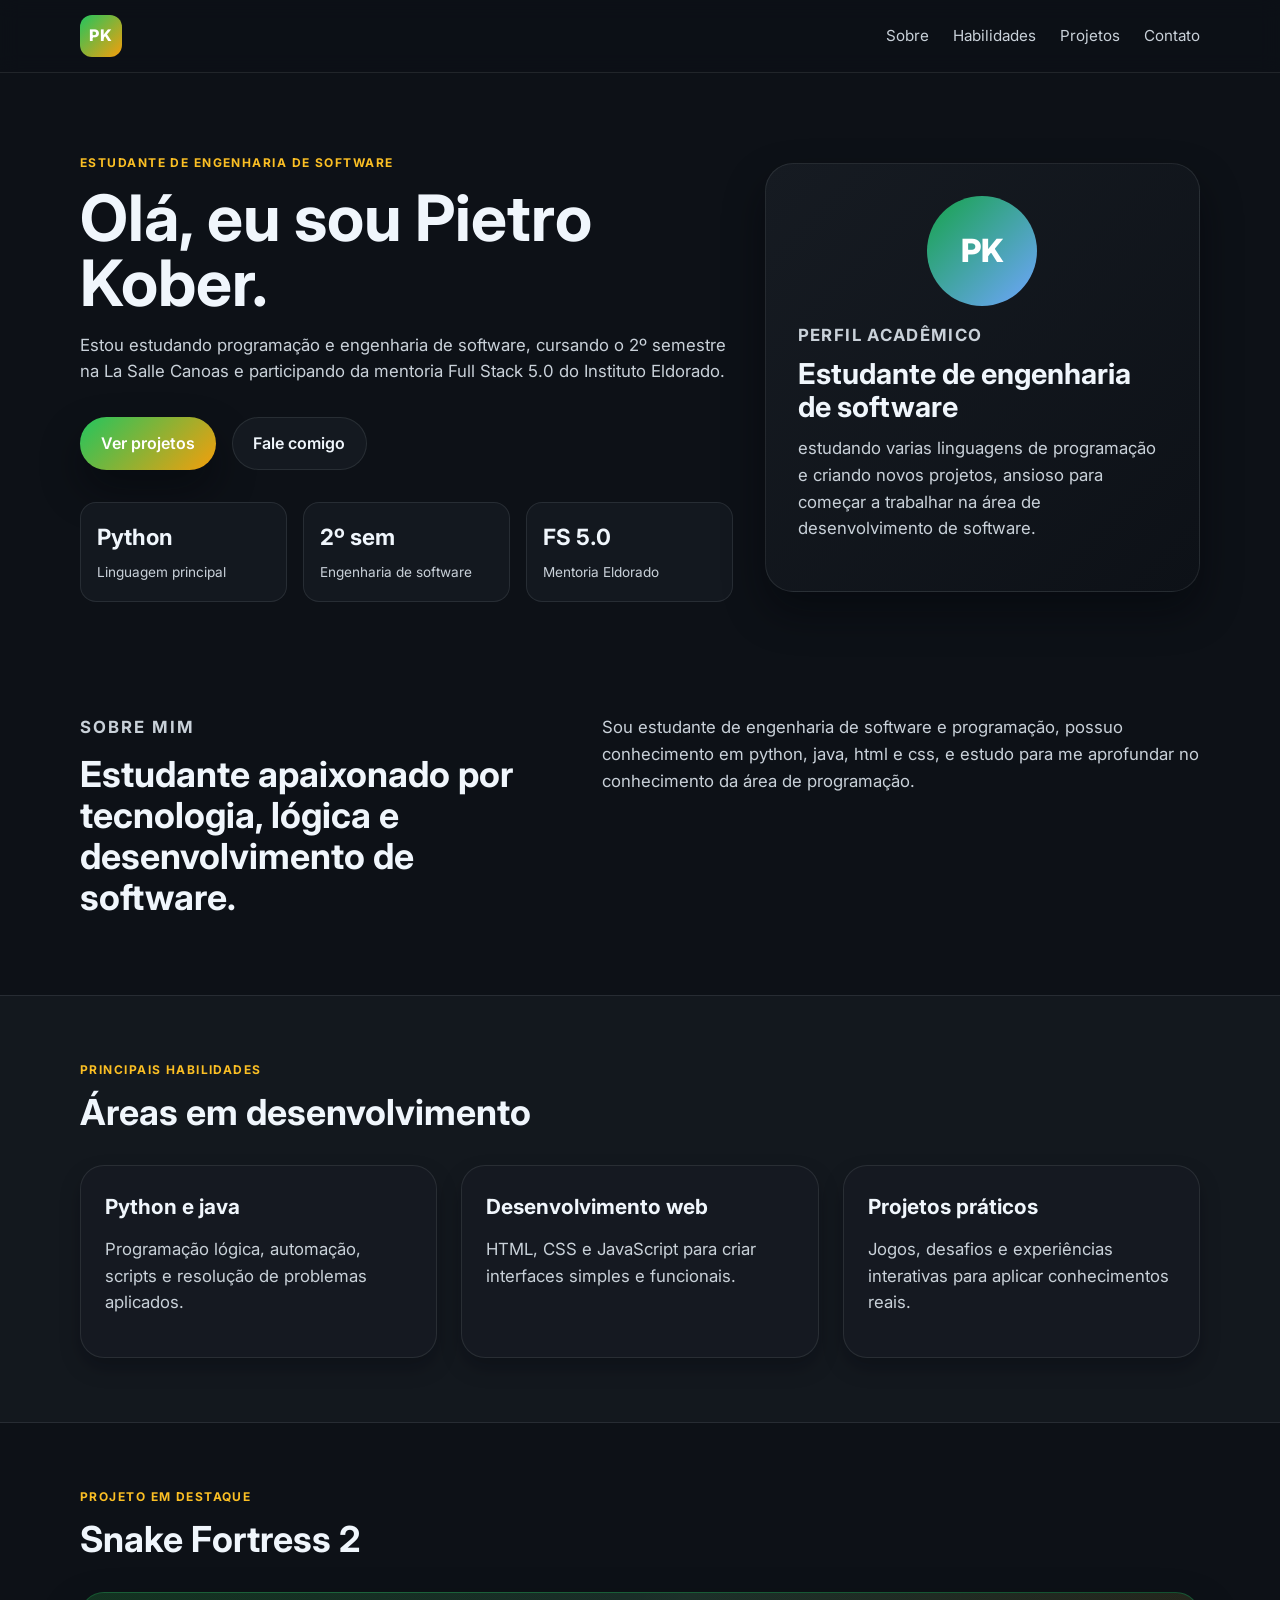
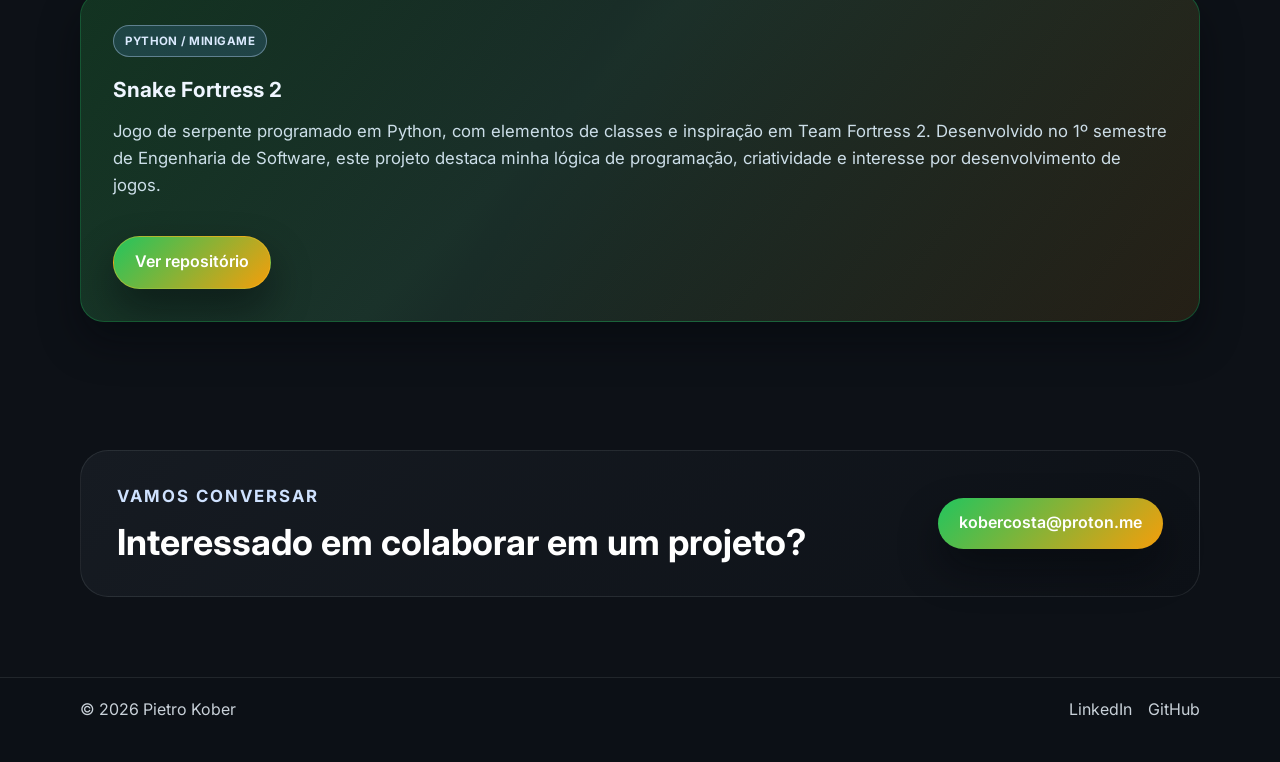
==== index.html @ 308bc967 "Added main portofolio features" ====
<!DOCTYPE html>
<html lang="pt-BR">
  <head>
    <meta charset="UTF-8" />
    <meta name="viewport" content="width=device-width, initial-scale=1.0" />
    <meta
      name="description"
      content="Portfólio de Pietro Kober, estudante de engenharia de software."
    />
    <title>Pietro Kober | Portfólio</title>
    <link rel="preconnect" href="https://fonts.googleapis.com" />
    <link rel="preconnect" href="https://fonts.gstatic.com" crossorigin />
    <link
      href="https://fonts.googleapis.com/css2?family=Inter:wght@400;500;600;700;800&display=swap"
      rel="stylesheet"
    />
    <link rel="stylesheet" href="styles.css" />
  </head>
  <body>
    <header class="site-header">
      <div class="container nav">
        <div class="brand">PK</div>
        <nav class="nav-links" aria-label="Navegação principal">
          <a href="#about">Sobre</a>
          <a href="#skills">Habilidades</a>
          <a href="#projects">Projetos</a>
          <a href="#contact">Contato</a>
        </nav>
      </div>
    </header>

    <main>
      <section class="hero">
        <div class="container hero-grid">
          <div class="hero-copy">
            <p class="eyebrow">Estudante de Engenharia de Software</p>
            <h1>Olá, eu sou Pietro Kober.</h1>
            <p class="intro">
              Estou estudando programação e engenharia de software, cursando o 2º semestre
              na La Salle Canoas e participando da mentoria Full Stack 5.0 do Instituto Eldorado.
            </p>
            <div class="actions">
              <a class="button primary" href="#projects">Ver projetos</a>
              <a class="button secondary" href="#contact">Fale comigo</a>
            </div>
            <ul class="mini-stats" aria-label="Resumo do perfil">
              <li><strong>Python</strong><span>Linguagem principal</span></li>
              <li><strong>2º sem</strong><span>Engenharia de software</span></li>
              <li><strong>FS 5.0</strong><span>Mentoria Eldorado</span></li>
            </ul>
          </div>

          <div class="profile-panel" aria-label="Cartão de perfil">
            <div class="avatar">PK</div>
            <div class="panel-content">
              <p class="label">Perfil acadêmico</p>
              <h2>Estudante de engenharia de software</h2>
              <p>
                estudando varias linguagens de programação e criando novos projetos,
                ansioso para começar a trabalhar na área de desenvolvimento de software.
              </p>
            </div>
          </div>
        </div>
      </section>

      <section id="about" class="section">
        <div class="container two-column">
          <div>
            <p class="eyebrow">Sobre mim</p>
            <h2>Estudante apaixonado por tecnologia, lógica e desenvolvimento de software.</h2>
          </div>
          <div>
            <p>
              Sou estudante de engenharia de software e programação, 
              possuo conhecimento em python, java, html e css, e estudo para
              me aprofundar no conhecimento da área de programação.
            </p>
          </div>
        </div>
      </section>

      <section id="skills" class="section muted-section">
        <div class="container">
          <p class="eyebrow">Principais habilidades</p>
          <h2>Áreas em desenvolvimento</h2>
          <div class="skills-grid">
            <article class="skill-card">
              <h3>Python e java</h3>
              <p>Programação lógica, automação, scripts e resolução de problemas aplicados.</p>
            </article>
            <article class="skill-card">
              <h3>Desenvolvimento web</h3>
              <p>HTML, CSS e JavaScript para criar interfaces simples e funcionais.</p>
            </article>
            <article class="skill-card">
              <h3>Projetos práticos</h3>
              <p>Jogos, desafios e experiências interativas para aplicar conhecimentos reais.</p>
            </article>
          </div>
        </div>
      </section>

      <section id="projects" class="section">
        <div class="container">
          <p class="eyebrow">Projeto em destaque</p>
          <h2>Snake Fortress 2</h2>
          <div class="project-grid single-project">
            <article class="project-card featured-project">
              <span class="project-tag">Python / Minigame</span>
              <h3>Snake Fortress 2</h3>
              <p>
                Jogo de serpente programado em Python, com elementos de classes e inspiração
                em Team Fortress 2. Desenvolvido no 1º semestre de Engenharia de Software,
                este projeto destaca minha lógica de programação, criatividade e interesse por
                desenvolvimento de jogos.
              </p>
              <a
                class="button primary project-button"
                href="https://github.com/Kobermann151/Snake-Fortress-2"
                target="_blank"
                rel="noreferrer"
              >
                Ver repositório
              </a>
            </article>
          </div>
        </div>
      </section>

      <section id="contact" class="section contact-section">
        <div class="container contact-box">
          <div>
            <p class="eyebrow">Vamos conversar</p>
            <h2>Interessado em colaborar em um projeto?</h2>
          </div>
          <a class="button primary" href="mailto:kobercosta@proton.me">kobercosta@proton.me</a>
        </div>
      </section>
    </main>

    <footer class="site-footer">
      <div class="container footer-inner">
        <p>© <span id="year"></span> Pietro Kober</p>
        <div class="socials">
          <a href="https://www.linkedin.com/in/pietro-kober-costa-69433832b/" target="_blank" rel="noreferrer">LinkedIn</a>
          <a href="https://github.com/Kobermann151" target="_blank" rel="noreferrer">GitHub</a>
        </div>
      </div>
    </footer>

    <script src="script.js"></script>
  </body>
</html>
---- styles.css ----
:root {
  --bg: #0d1117;
  --bg-soft: #161b22;
  --card: #161b22;
  --primary: #22c55e;
  --primary-dark: #16a34a;
  --accent: #f59e0b;
  --accent-soft: #fbbf24;
  --text: #f0f6fc;
  --muted: #c9d1d9;
  --border: rgba(240, 246, 252, 0.09);
  --shadow: 0 20px 40px rgba(1, 4, 9, 0.45);
}

* {
  box-sizing: border-box;
}

html {
  scroll-behavior: smooth;
}

body {
  margin: 0;
  font-family: "Inter", Arial, sans-serif;
  background: var(--bg);
  color: var(--text);
  line-height: 1.6;
  scroll-behavior: smooth;
}

section,
.site-header,
.site-footer,
.card,
.project-card,
.skill-card,
.profile-panel {
  animation: fadeUp 0.8s ease both;
}

@keyframes fadeUp {
  from {
    opacity: 0;
    transform: translateY(24px);
  }
  to {
    opacity: 1;
    transform: translateY(0);
  }
}

a {
  color: inherit;
  text-decoration: none;
}

img {
  max-width: 100%;
  display: block;
}

.container {
  width: min(1120px, calc(100% - 2rem));
  margin: 0 auto;
}

.site-header {
  position: sticky;
  top: 0;
  z-index: 20;
  background: rgba(13, 17, 23, 0.82);
  backdrop-filter: blur(10px);
  border-bottom: 1px solid var(--border);
}

.nav {
  display: flex;
  align-items: center;
  justify-content: space-between;
  min-height: 72px;
}

.brand {
  width: 42px;
  height: 42px;
  display: grid;
  place-items: center;
  border-radius: 12px;
  background: linear-gradient(135deg, var(--primary), var(--accent));
  color: white;
  font-weight: 800;
  letter-spacing: 0.08em;
}

.nav-links {
  display: flex;
  gap: 1.5rem;
  font-size: 0.95rem;
  color: var(--muted);
}

.nav-links a:hover,
.socials a:hover {
  color: var(--accent-soft);
}

.hero {
  padding: 5rem 0 3rem;
}

.hero-grid {
  display: grid;
  grid-template-columns: 1.2fr 0.8fr;
  gap: 2rem;
  align-items: center;
}

.eyebrow {
  margin: 0 0 0.8rem;
  color: var(--accent-soft);
  text-transform: uppercase;
  letter-spacing: 0.12em;
  font-size: 0.75rem;
  font-weight: 700;
}

h1,
h2,
h3,
p {
  margin-top: 0;
}

h1 {
  font-size: clamp(2.8rem, 5vw, 5rem);
  line-height: 1.02;
  margin-bottom: 1rem;
}

h2 {
  font-size: clamp(2rem, 2.8vw, 2.8rem);
  line-height: 1.15;
  margin-bottom: 0.8rem;
}

.intro,
.project-card p,
.skill-card p,
.panel-content p,
.two-column p,
.contact-box p {
  color: var(--muted);
  font-size: 1.05rem;
}

.actions {
  display: flex;
  flex-wrap: wrap;
  gap: 1rem;
  margin: 2rem 0;
}

.button {
  display: inline-flex;
  align-items: center;
  justify-content: center;
  min-height: 48px;
  padding: 0.8rem 1.3rem;
  border-radius: 999px;
  font-weight: 600;
  transition: transform 0.2s ease, box-shadow 0.2s ease;
}

.button:hover {
  transform: translateY(-1px);
}

.button.primary {
  background: linear-gradient(135deg, var(--primary), var(--accent));
  color: white;
  box-shadow: var(--shadow);
}

.button.secondary {
  background: rgba(22, 27, 34, 0.9);
  color: var(--text);
  border: 1px solid var(--border);
}

.mini-stats {
  list-style: none;
  display: grid;
  grid-template-columns: repeat(3, minmax(0, 1fr));
  gap: 1rem;
  padding: 0;
  margin: 0;
}

.mini-stats li {
  background: rgba(22, 27, 34, 0.8);
  border: 1px solid var(--border);
  border-radius: 16px;
  padding: 1rem;
}

.mini-stats strong {
  display: block;
  font-size: 1.4rem;
  margin-bottom: 0.25rem;
}

.mini-stats span {
  color: var(--muted);
  font-size: 0.85rem;
}

.profile-panel {
  background: linear-gradient(135deg, #161b22, #0d1117);
  border: 1px solid var(--border);
  border-radius: 28px;
  padding: 2rem;
  box-shadow: var(--shadow);
}

.avatar {
  width: 110px;
  height: 110px;
  display: grid;
  place-items: center;
  margin: 0 auto 1rem;
  border-radius: 50%;
  background: linear-gradient(135deg, var(--primary-dark), #6fa5ff);
  color: white;
  font-size: 2rem;
  font-weight: 800;
}

.label {
  margin-bottom: 0.5rem;
  color: var(--accent-soft);
  font-weight: 700;
  text-transform: uppercase;
  letter-spacing: 0.08em;
  font-size: 0.72rem;
}

.panel-content h2 {
  font-size: 1.8rem;
  margin-bottom: 0.75rem;
}

.section {
  padding: 4rem 0;
}

.muted-section {
  background: rgba(22, 27, 34, 0.75);
  border-top: 1px solid var(--border);
  border-bottom: 1px solid var(--border);
}

.two-column {
  display: grid;
  grid-template-columns: 0.9fr 1.1fr;
  gap: 2rem;
  align-items: start;
}

.skills-grid,
.project-grid {
  display: grid;
  grid-template-columns: repeat(3, minmax(0, 1fr));
  gap: 1.5rem;
  margin-top: 2rem;
}

.skill-card,
.project-card {
  background: rgba(22, 27, 34, 0.92);
  border: 1px solid var(--border);
  border-radius: 24px;
  padding: 1.5rem;
  box-shadow: 0 10px 20px rgba(1, 4, 9, 0.25);
}

.skill-card h3,
.project-card h3 {
  margin-bottom: 0.75rem;
  font-size: 1.3rem;
}

.project-tag {
  display: inline-block;
  padding: 0.35rem 0.7rem;
  border-radius: 999px;
  background: rgba(34, 197, 94, 0.12);
  color: #dcfce7;
  font-size: 0.72rem;
  font-weight: 700;
  letter-spacing: 0.04em;
  text-transform: uppercase;
  margin-bottom: 1rem;
}

.single-project {
  grid-template-columns: 1fr;
}

.featured-project {
  position: relative;
  overflow: hidden;
  background: linear-gradient(135deg, #101b17 0%, #1a2f29 42%, #0d1117 100%);
  border: 1px solid rgba(34, 197, 94, 0.35);
  box-shadow: 0 20px 40px rgba(1, 4, 9, 0.4);
  color: #eff6ff;
  padding: 2rem;
}

.featured-project::before {
  content: "";
  position: absolute;
  inset: 0;
  background: linear-gradient(120deg, rgba(34, 197, 94, 0.14), transparent 42%, rgba(245, 158, 11, 0.1));
  pointer-events: none;
}

.featured-project > * {
  position: relative;
  z-index: 1;
}

.featured-project .project-tag {
  background: rgba(96, 165, 250, 0.16);
  color: #dbeafe;
  border: 1px solid rgba(191, 219, 254, 0.4);
}

.featured-project h3,
.featured-project p {
  color: #eff6ff;
}

.featured-project p {
  color: rgba(224, 242, 254, 0.9);
}

.project-button {
  margin-top: 1.25rem;
  width: fit-content;
  background: linear-gradient(135deg, var(--primary), var(--accent));
  border: 1px solid rgba(251, 191, 36, 0.4);
}

.contact-section {
  padding-bottom: 5rem;
}

.contact-box {
  display: flex;
  justify-content: space-between;
  align-items: center;
  gap: 1.5rem;
  background: linear-gradient(135deg, #161b22, #0d1117);
  color: white;
  border-radius: 28px;
  padding: 2rem 2.25rem;
  border: 1px solid var(--border);
}

.contact-box .eyebrow {
  color: #cfe2ff;
}

.contact-box h2 {
  margin-bottom: 0;
}

.site-footer {
  border-top: 1px solid var(--border);
  padding: 1.2rem 0 2.5rem;
  background: rgba(13, 17, 23, 0.9);
}

.footer-inner {
  display: flex;
  justify-content: space-between;
  align-items: center;
  gap: 1rem;
}

.footer-inner p,
.socials a {
  color: var(--muted);
  margin: 0;
}

.socials {
  display: flex;
  gap: 1rem;
}

@media (max-width: 760px) {
  .hero-grid,
  .two-column,
  .skills-grid,
  .project-grid,
  .contact-box {
    grid-template-columns: 1fr;
    display: grid;
  }

  .nav {
    flex-direction: column;
    justify-content: center;
    padding: 1rem 0;
  }

  .nav-links {
    gap: 0.8rem;
    flex-wrap: wrap;
    justify-content: center;
  }

  .mini-stats {
    grid-template-columns: 1fr;
  }

  .contact-box {
    text-align: center;
  }

  .footer-inner {
    flex-direction: column;
  }
}
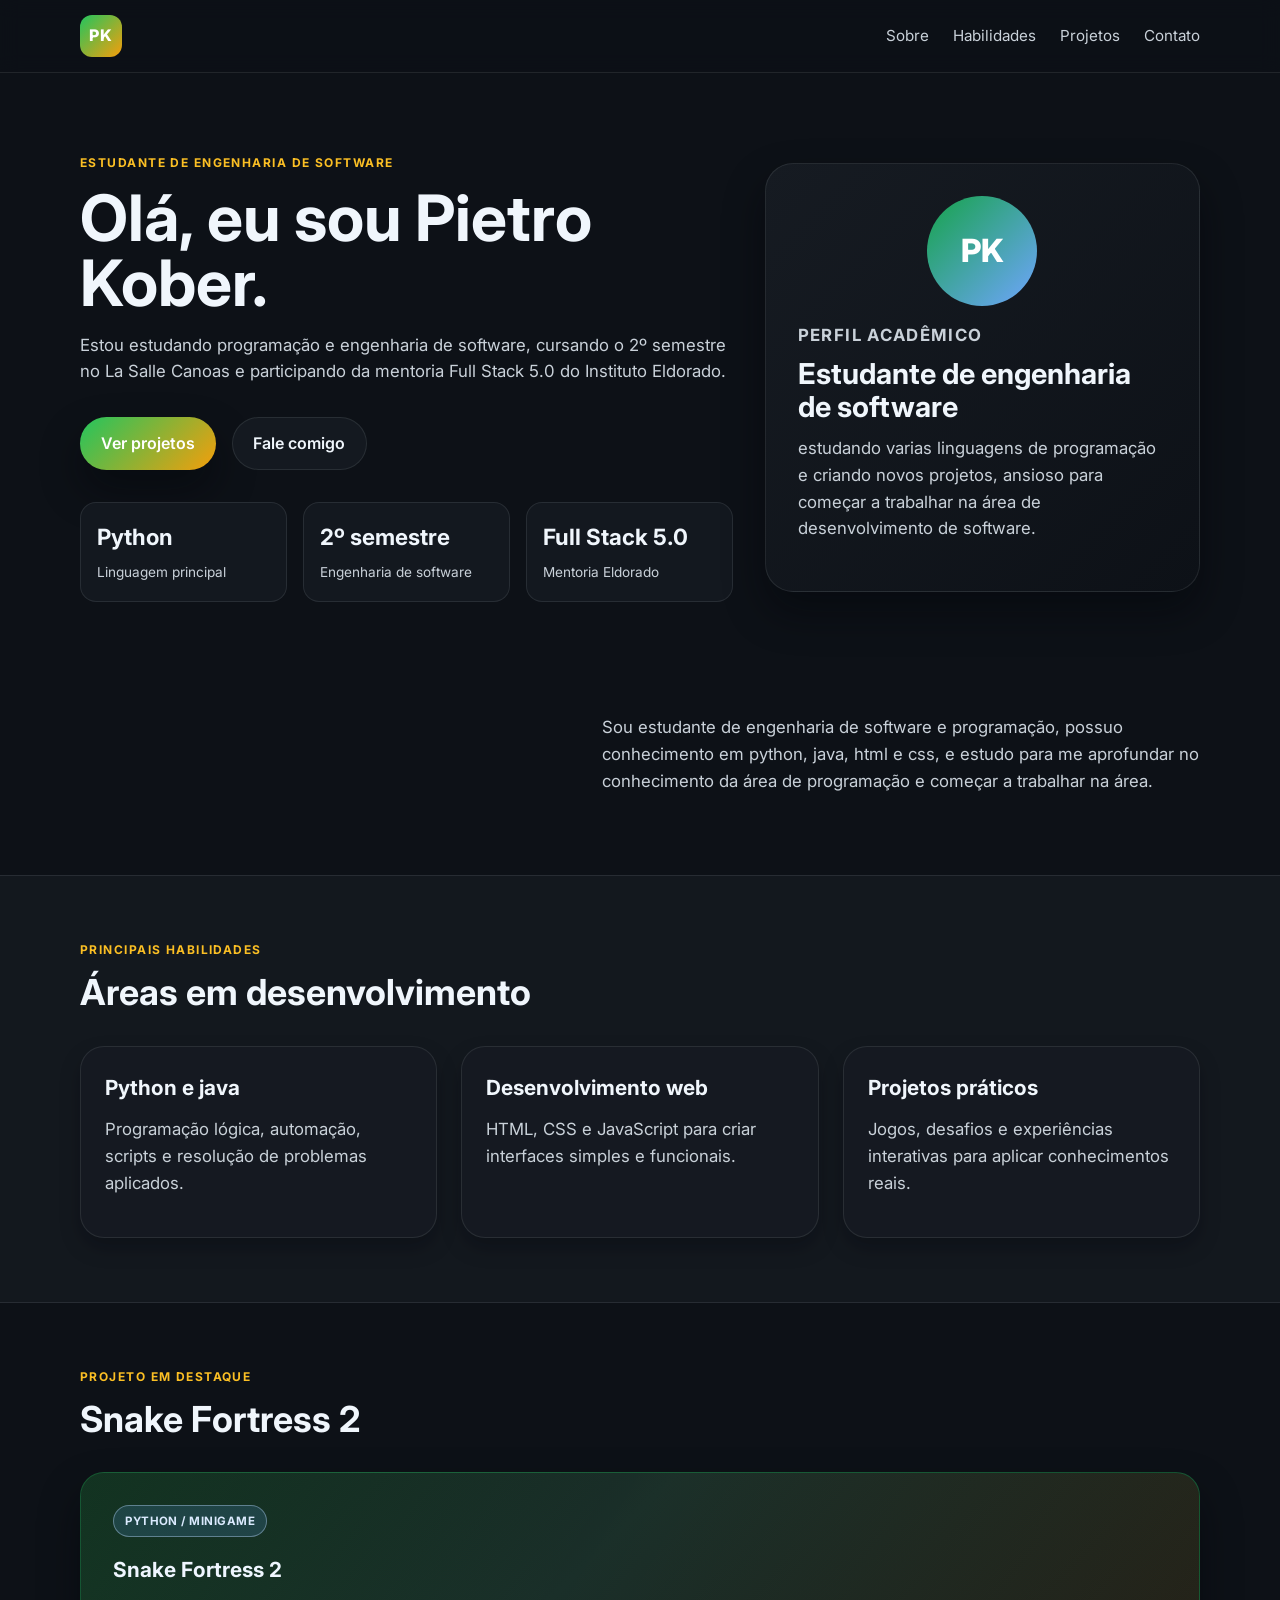
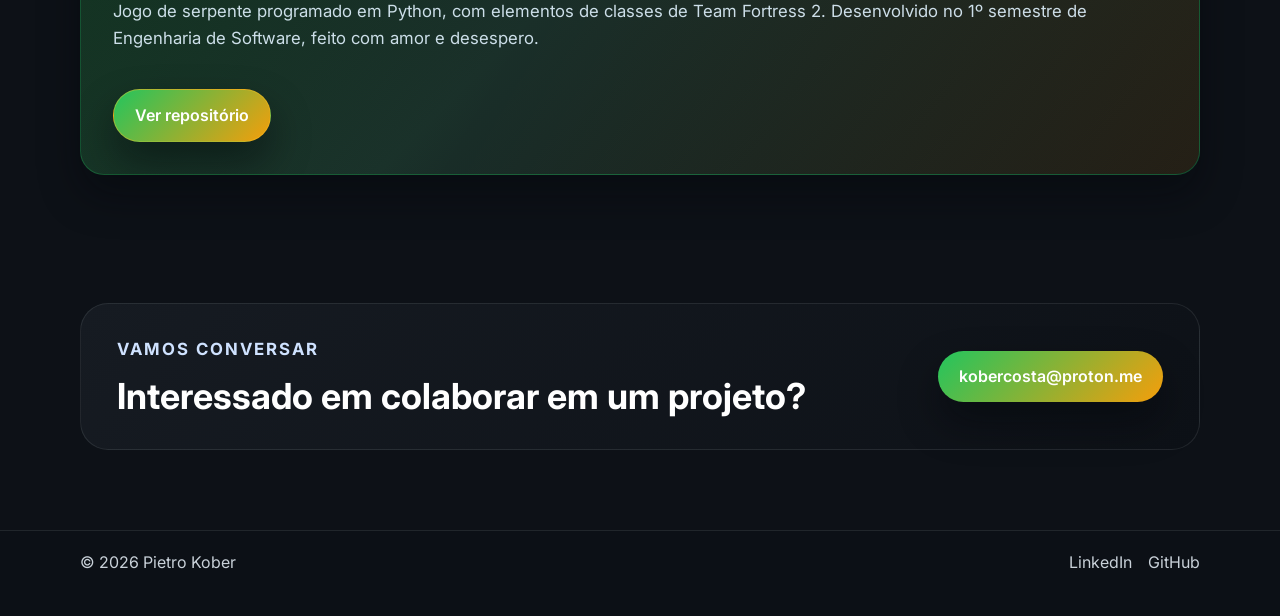
==== commit 7d8890a2: "final version" ====
--- a/index.html
+++ b/index.html
@@ -37,7 +37,7 @@
             <h1>Olá, eu sou Pietro Kober.</h1>
             <p class="intro">
               Estou estudando programação e engenharia de software, cursando o 2º semestre
-              na La Salle Canoas e participando da mentoria Full Stack 5.0 do Instituto Eldorado.
+              no La Salle Canoas e participando da mentoria Full Stack 5.0 do Instituto Eldorado.
             </p>
             <div class="actions">
               <a class="button primary" href="#projects">Ver projetos</a>
@@ -45,8 +45,8 @@
             </div>
             <ul class="mini-stats" aria-label="Resumo do perfil">
               <li><strong>Python</strong><span>Linguagem principal</span></li>
-              <li><strong>2º sem</strong><span>Engenharia de software</span></li>
-              <li><strong>FS 5.0</strong><span>Mentoria Eldorado</span></li>
+              <li><strong>2º semestre</strong><span>Engenharia de software</span></li>
+              <li><strong>Full Stack 5.0</strong><span>Mentoria Eldorado</span></li>
             </ul>
           </div>
 
@@ -67,14 +67,14 @@
       <section id="about" class="section">
         <div class="container two-column">
           <div>
-            <p class="eyebrow">Sobre mim</p>
-            <h2>Estudante apaixonado por tecnologia, lógica e desenvolvimento de software.</h2>
+            <p class="eyebrow"></p>
+            <h2></h2>
           </div>
           <div>
             <p>
               Sou estudante de engenharia de software e programação, 
               possuo conhecimento em python, java, html e css, e estudo para
-              me aprofundar no conhecimento da área de programação.
+              me aprofundar no conhecimento da área de programação e começar a trabalhar na área.
             </p>
           </div>
         </div>
@@ -110,10 +110,8 @@
               <span class="project-tag">Python / Minigame</span>
               <h3>Snake Fortress 2</h3>
               <p>
-                Jogo de serpente programado em Python, com elementos de classes e inspiração
-                em Team Fortress 2. Desenvolvido no 1º semestre de Engenharia de Software,
-                este projeto destaca minha lógica de programação, criatividade e interesse por
-                desenvolvimento de jogos.
+                Jogo de serpente programado em Python, com elementos de classes de Team Fortress 2. Desenvolvido no 1º semestre de Engenharia de Software,
+                feito com amor e desespero.
               </p>
               <a
                 class="button primary project-button"
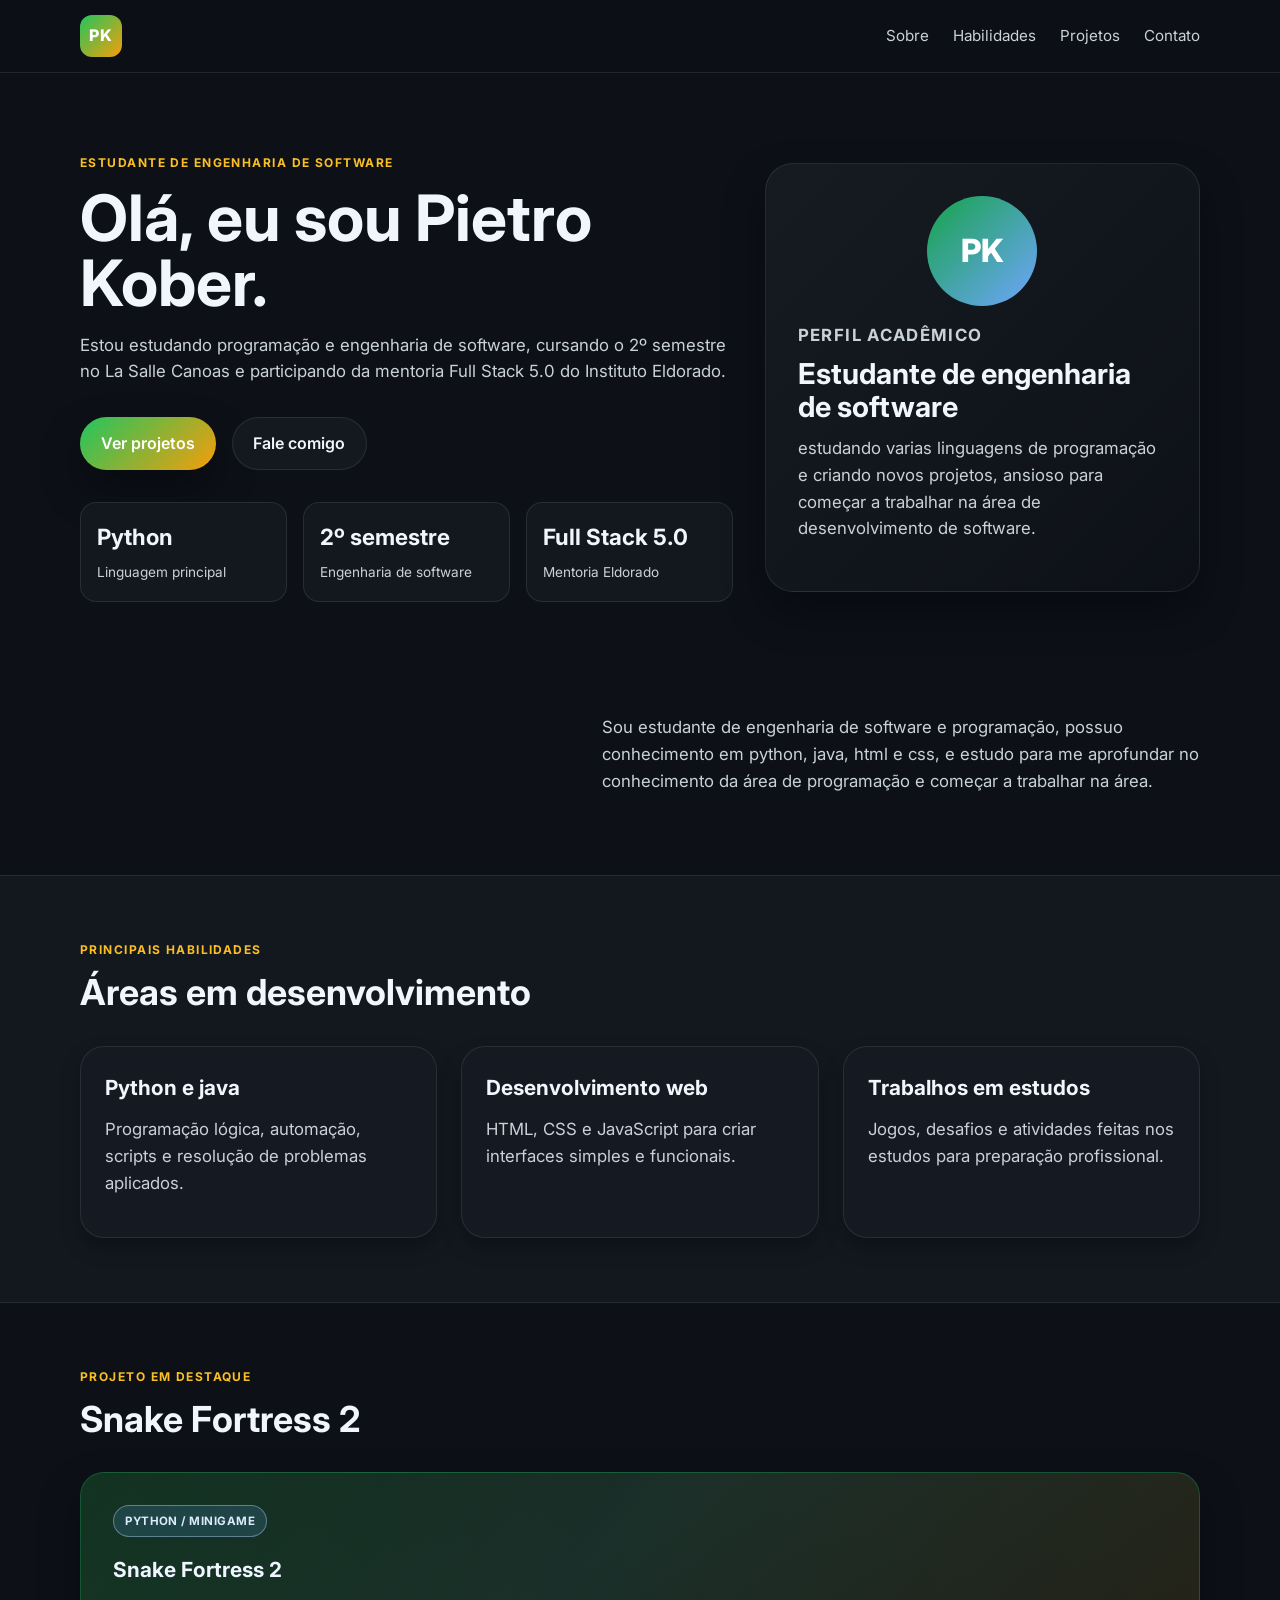
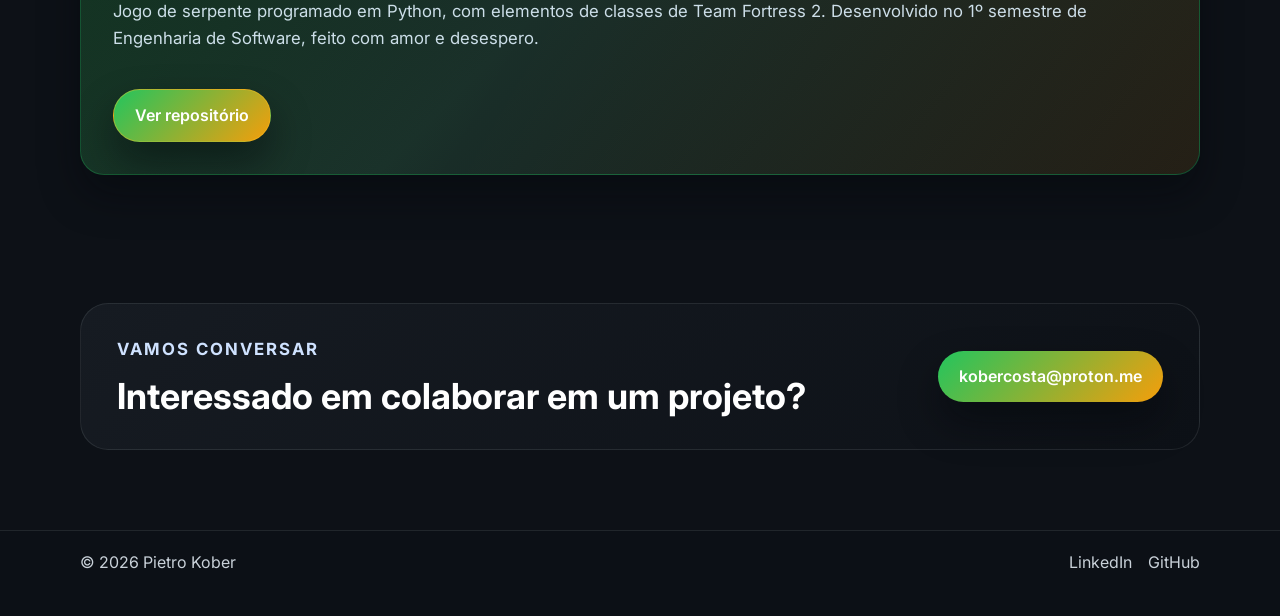
==== commit 2d7863af: "another final version" ====
--- a/index.html
+++ b/index.html
@@ -94,8 +94,8 @@
               <p>HTML, CSS e JavaScript para criar interfaces simples e funcionais.</p>
             </article>
             <article class="skill-card">
-              <h3>Projetos práticos</h3>
-              <p>Jogos, desafios e experiências interativas para aplicar conhecimentos reais.</p>
+              <h3>Trabalhos em estudos</h3>
+              <p>Jogos, desafios e atividades feitas nos estudos para preparação profissional.</p>
             </article>
           </div>
         </div>
